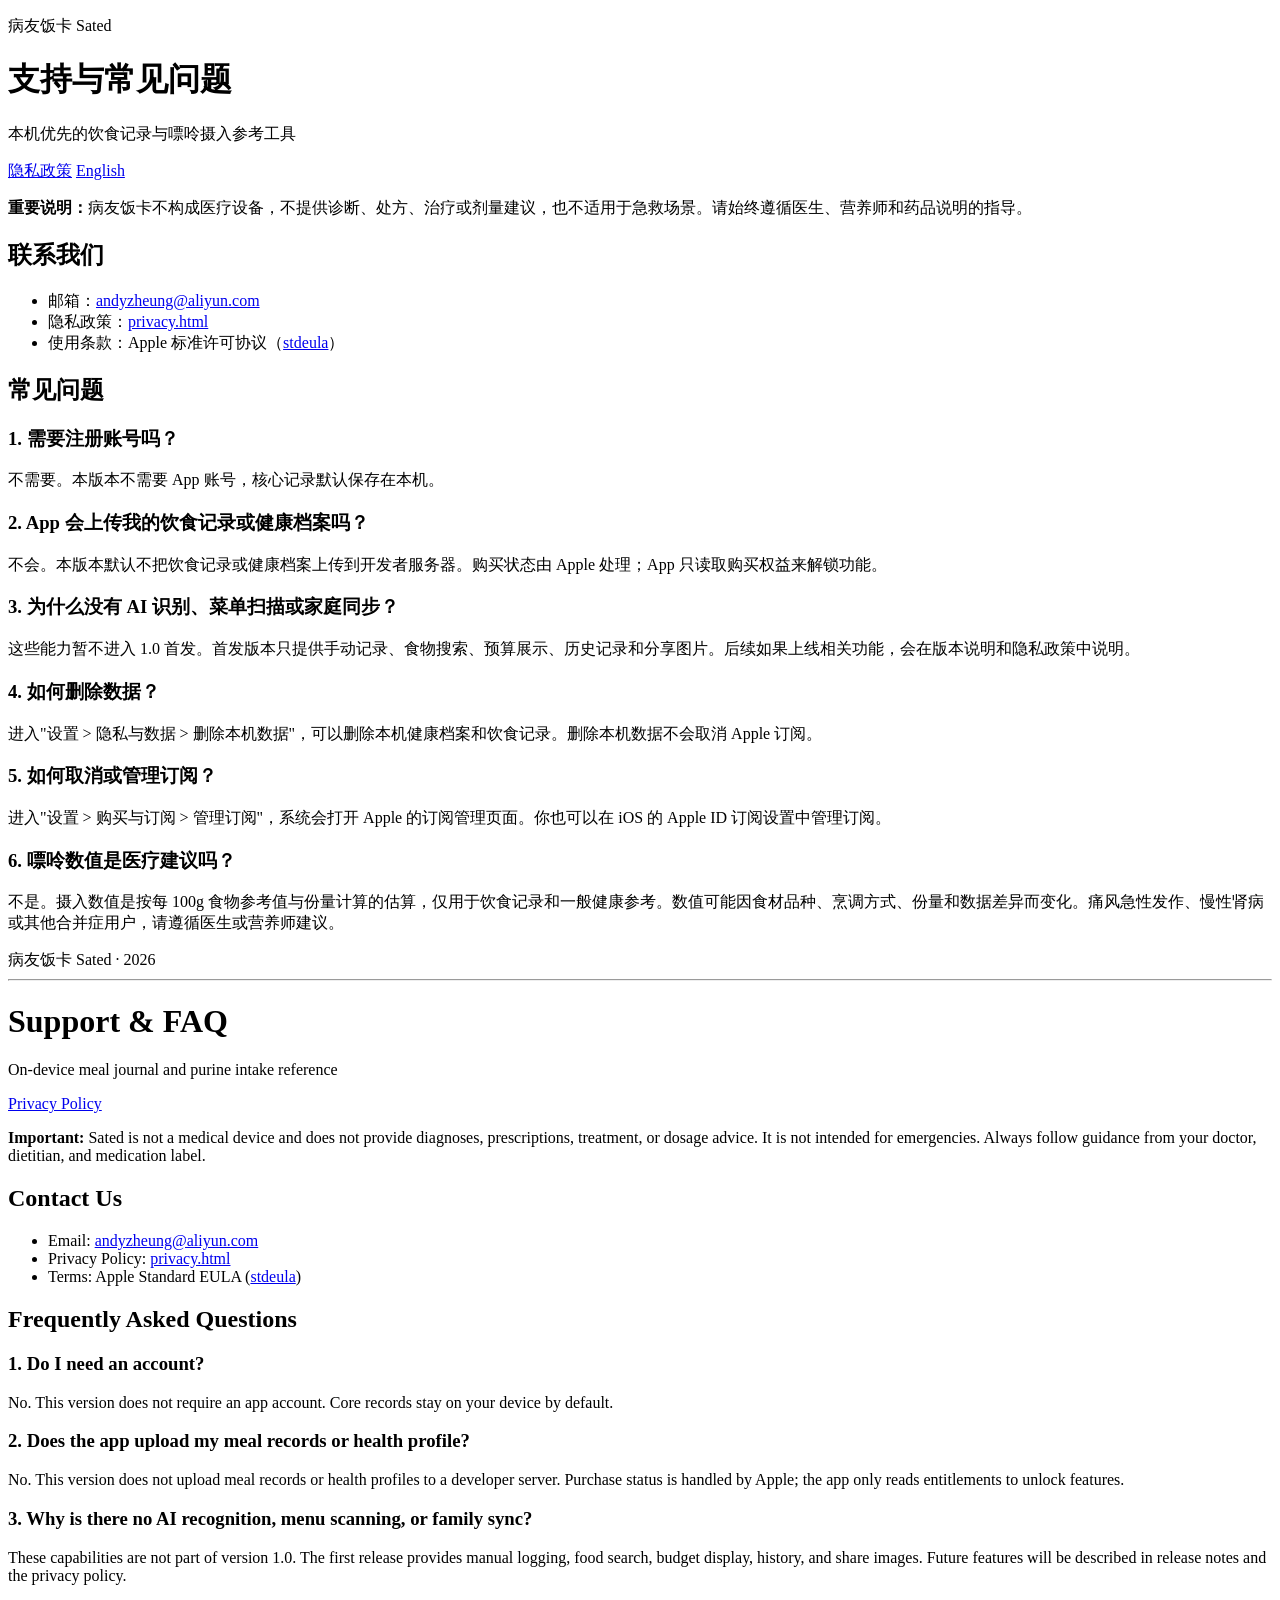
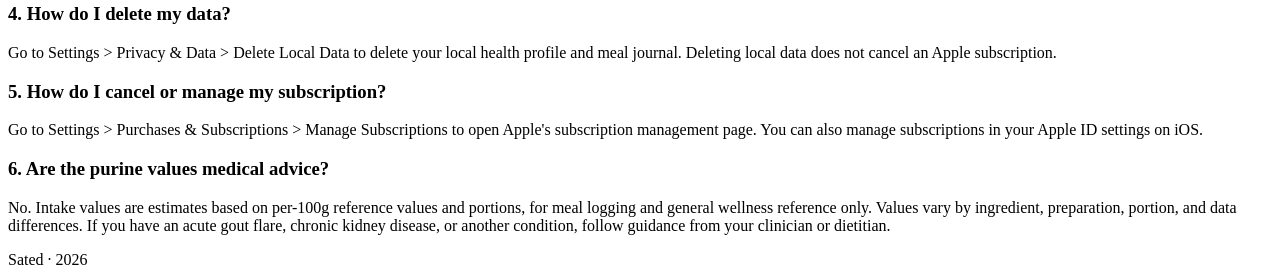
==== support.html @ 3e98bc55 "docs: add support.html" ====
<!doctype html>
<html lang="zh-CN">
<head>
  <meta charset="utf-8">
  <meta name="viewport" content="width=device-width, initial-scale=1">
  <meta name="description" content="病友饭卡（Sated）支持页面与常见问题。">
  <title>支持 · 病友饭卡</title>
  <link rel="stylesheet" href="style.css">
</head>
<body>
  <header>
    <p class="eyebrow">病友饭卡 Sated</p>
    <h1>支持与常见问题</h1>
    <p class="meta">本机优先的饮食记录与嘌呤摄入参考工具</p>
  </header>
  <nav class="nav" aria-label="相关页面">
    <a href="privacy.html">隐私政策</a>
    <a href="support.html" hreflang="en">English</a>
  </nav>
  <div class="callout">
    <p><b>重要说明：</b>病友饭卡不构成医疗设备，不提供诊断、处方、治疗或剂量建议，也不适用于急救场景。请始终遵循医生、营养师和药品说明的指导。</p>
  </div>

  <h2>联系我们</h2>
  <ul>
    <li>邮箱：<a href="mailto:andyzheung@aliyun.com">andyzheung@aliyun.com</a></li>
    <li>隐私政策：<a href="privacy.html">privacy.html</a></li>
    <li>使用条款：Apple 标准许可协议（<a href="https://www.apple.com/legal/internet-services/itunes/dev/stdeula/">stdeula</a>）</li>
  </ul>

  <h2>常见问题</h2>

  <h3>1. 需要注册账号吗？</h3>
  <p>不需要。本版本不需要 App 账号，核心记录默认保存在本机。</p>

  <h3>2. App 会上传我的饮食记录或健康档案吗？</h3>
  <p>不会。本版本默认不把饮食记录或健康档案上传到开发者服务器。购买状态由 Apple 处理；App 只读取购买权益来解锁功能。</p>

  <h3>3. 为什么没有 AI 识别、菜单扫描或家庭同步？</h3>
  <p>这些能力暂不进入 1.0 首发。首发版本只提供手动记录、食物搜索、预算展示、历史记录和分享图片。后续如果上线相关功能，会在版本说明和隐私政策中说明。</p>

  <h3>4. 如何删除数据？</h3>
  <p>进入"设置 &gt; 隐私与数据 &gt; 删除本机数据"，可以删除本机健康档案和饮食记录。删除本机数据不会取消 Apple 订阅。</p>

  <h3>5. 如何取消或管理订阅？</h3>
  <p>进入"设置 &gt; 购买与订阅 &gt; 管理订阅"，系统会打开 Apple 的订阅管理页面。你也可以在 iOS 的 Apple ID 订阅设置中管理订阅。</p>

  <h3>6. 嘌呤数值是医疗建议吗？</h3>
  <p>不是。摄入数值是按每 100g 食物参考值与份量计算的估算，仅用于饮食记录和一般健康参考。数值可能因食材品种、烹调方式、份量和数据差异而变化。痛风急性发作、慢性肾病或其他合并症用户，请遵循医生或营养师建议。</p>

  <footer>病友饭卡 Sated · 2026</footer>

  <hr>

  <div lang="en">
    <header>
      <h1>Support &amp; FAQ</h1>
      <p class="meta">On-device meal journal and purine intake reference</p>
    </header>
    <nav class="nav" aria-label="Related pages">
      <a href="privacy.html">Privacy Policy</a>
    </nav>
    <div class="callout">
      <p><strong>Important:</strong> Sated is not a medical device and does not provide diagnoses, prescriptions, treatment, or dosage advice. It is not intended for emergencies. Always follow guidance from your doctor, dietitian, and medication label.</p>
    </div>

    <h2>Contact Us</h2>
    <ul>
      <li>Email: <a href="mailto:andyzheung@aliyun.com">andyzheung@aliyun.com</a></li>
      <li>Privacy Policy: <a href="privacy.html">privacy.html</a></li>
      <li>Terms: Apple Standard EULA (<a href="https://www.apple.com/legal/internet-services/itunes/dev/stdeula/">stdeula</a>)</li>
    </ul>

    <h2>Frequently Asked Questions</h2>

    <h3>1. Do I need an account?</h3>
    <p>No. This version does not require an app account. Core records stay on your device by default.</p>

    <h3>2. Does the app upload my meal records or health profile?</h3>
    <p>No. This version does not upload meal records or health profiles to a developer server. Purchase status is handled by Apple; the app only reads entitlements to unlock features.</p>

    <h3>3. Why is there no AI recognition, menu scanning, or family sync?</h3>
    <p>These capabilities are not part of version 1.0. The first release provides manual logging, food search, budget display, history, and share images. Future features will be described in release notes and the privacy policy.</p>

    <h3>4. How do I delete my data?</h3>
    <p>Go to Settings &gt; Privacy &amp; Data &gt; Delete Local Data to delete your local health profile and meal journal. Deleting local data does not cancel an Apple subscription.</p>

    <h3>5. How do I cancel or manage my subscription?</h3>
    <p>Go to Settings &gt; Purchases &amp; Subscriptions &gt; Manage Subscriptions to open Apple's subscription management page. You can also manage subscriptions in your Apple ID settings on iOS.</p>

    <h3>6. Are the purine values medical advice?</h3>
    <p>No. Intake values are estimates based on per-100g reference values and portions, for meal logging and general wellness reference only. Values vary by ingredient, preparation, portion, and data differences. If you have an acute gout flare, chronic kidney disease, or another condition, follow guidance from your clinician or dietitian.</p>

    <footer>Sated · 2026</footer>
  </div>
</body>
</html>
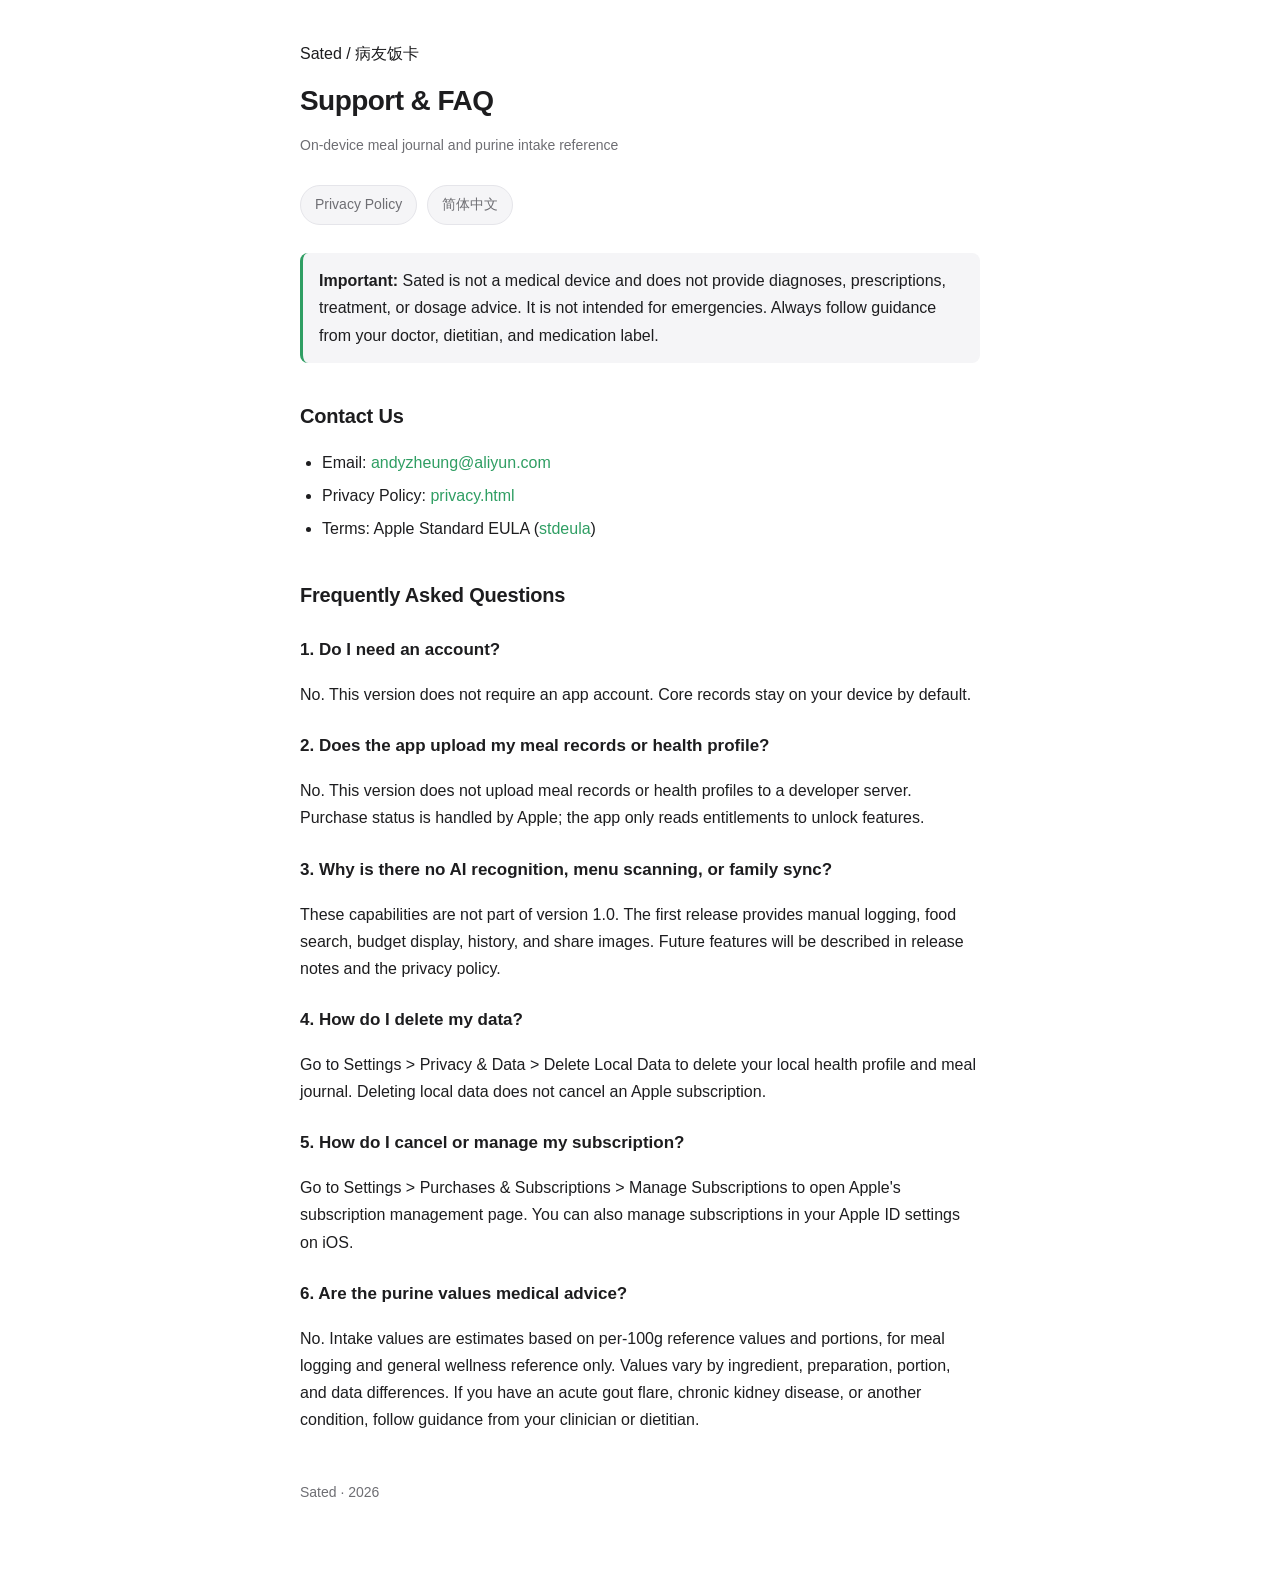
==== commit 9ab3f66b: "Keep legal pages readable in one language at a time Use one localized navigation surface and keep su" ====
--- a/support.html
+++ b/support.html
@@ -1,22 +1,28 @@
 <!doctype html>
-<html lang="zh-CN">
+<html lang="en" data-title-zh="支持 · 病友饭卡" data-title-en="Support · Sated">
 <head>
   <meta charset="utf-8">
   <meta name="viewport" content="width=device-width, initial-scale=1">
   <meta name="description" content="病友饭卡（Sated）支持页面与常见问题。">
-  <title>支持 · 病友饭卡</title>
+  <title>Support · Sated</title>
   <link rel="stylesheet" href="style.css">
 </head>
 <body>
-  <header>
+  <header data-language-section="zh-Hans" lang="zh-Hans" hidden>
     <p class="eyebrow">病友饭卡 Sated</p>
     <h1>支持与常见问题</h1>
     <p class="meta">本机优先的饮食记录与嘌呤摄入参考工具</p>
   </header>
-  <nav class="nav" aria-label="相关页面">
-    <a href="privacy.html">隐私政策</a>
-    <a href="support.html" hreflang="en">English</a>
+  <header data-language-section="en" lang="en">
+    <p class="eyebrow">Sated / 病友饭卡</p>
+    <h1>Support &amp; FAQ</h1>
+    <p class="meta">On-device meal journal and purine intake reference</p>
+  </header>
+  <nav class="nav" aria-label="Related pages" data-localized-navigation>
+    <a href="privacy.html?lang=en" data-label-zh="隐私政策" data-label-en="Privacy Policy">Privacy Policy</a>
+    <a href="support.html?lang=zh-Hans" hreflang="zh-Hans" data-language-switch>简体中文</a>
   </nav>
+  <main data-language-section="zh-Hans" lang="zh-Hans" hidden>
   <div class="callout">
     <p><b>重要说明：</b>病友饭卡不构成医疗设备，不提供诊断、处方、治疗或剂量建议，也不适用于急救场景。请始终遵循医生、营养师和药品说明的指导。</p>
   </div>
@@ -49,17 +55,9 @@
   <p>不是。摄入数值是按每 100g 食物参考值与份量计算的估算，仅用于饮食记录和一般健康参考。数值可能因食材品种、烹调方式、份量和数据差异而变化。痛风急性发作、慢性肾病或其他合并症用户，请遵循医生或营养师建议。</p>
 
   <footer>病友饭卡 Sated · 2026</footer>
+  </main>
 
-  <hr>
-
-  <div lang="en">
-    <header>
-      <h1>Support &amp; FAQ</h1>
-      <p class="meta">On-device meal journal and purine intake reference</p>
-    </header>
-    <nav class="nav" aria-label="Related pages">
-      <a href="privacy.html">Privacy Policy</a>
-    </nav>
+  <main data-language-section="en" lang="en">
     <div class="callout">
       <p><strong>Important:</strong> Sated is not a medical device and does not provide diagnoses, prescriptions, treatment, or dosage advice. It is not intended for emergencies. Always follow guidance from your doctor, dietitian, and medication label.</p>
     </div>
@@ -92,6 +90,7 @@
     <p>No. Intake values are estimates based on per-100g reference values and portions, for meal logging and general wellness reference only. Values vary by ingredient, preparation, portion, and data differences. If you have an acute gout flare, chronic kidney disease, or another condition, follow guidance from your clinician or dietitian.</p>
 
     <footer>Sated · 2026</footer>
-  </div>
+  </main>
+  <script src="language.js"></script>
 </body>
 </html>
--- a/style.css
+++ b/style.css
@@ -0,0 +1,54 @@
+/* sated 法务页面样式：移动优先、深浅色自适应、零外部依赖（复用 everdot-legal 模式） */
+:root {
+  --bg: #ffffff;
+  --surface: #f5f5f7;
+  --text: #1d1d1f;
+  --text-dim: #6e6e73;
+  --border: #e5e5ea;
+  --accent: #2f9e63;
+}
+@media (prefers-color-scheme: dark) {
+  :root {
+    --bg: #000000;
+    --surface: #1c1c1e;
+    --text: #f5f5f7;
+    --text-dim: #98989d;
+    --border: #38383a;
+    --accent: #4cd487;
+  }
+}
+* { box-sizing: border-box; }
+[hidden] { display: none !important; }
+body {
+  margin: 0;
+  padding: 24px 20px 64px;
+  max-width: 720px;
+  margin-inline: auto;
+  font: 16px/1.7 -apple-system, BlinkMacSystemFont, "SF Pro Text",
+        "PingFang SC", "Helvetica Neue", Arial, sans-serif;
+  color: var(--text);
+  background: var(--bg);
+  -webkit-text-size-adjust: 100%;
+}
+h1 { font-size: 28px; line-height: 1.3; margin: 8px 0 4px; letter-spacing: -0.02em; }
+h2 { font-size: 20px; margin: 36px 0 10px; letter-spacing: -0.01em; }
+h3 { font-size: 17px; margin: 24px 0 8px; }
+p, li { color: var(--text); }
+ul, ol { padding-left: 22px; }
+li { margin: 6px 0; }
+a { color: var(--accent); text-decoration: none; }
+a:hover { text-decoration: underline; }
+.meta { color: var(--text-dim); font-size: 14px; margin-bottom: 28px; }
+.nav { display: flex; gap: 10px; flex-wrap: wrap; margin-bottom: 28px; }
+.nav a {
+  padding: 7px 14px; border: 1px solid var(--border); border-radius: 999px;
+  font-size: 14px; color: var(--text-dim); background: var(--surface);
+}
+.nav a:hover { border-color: var(--accent); color: var(--accent); text-decoration: none; }
+.callout {
+  background: var(--surface); border-left: 3px solid var(--accent);
+  padding: 14px 16px; border-radius: 8px; margin: 20px 0;
+}
+.callout p { margin: 0; }
+hr { border: 0; border-top: 1px solid var(--border); margin: 48px 0; }
+footer { color: var(--text-dim); font-size: 14px; margin-top: 48px; }
